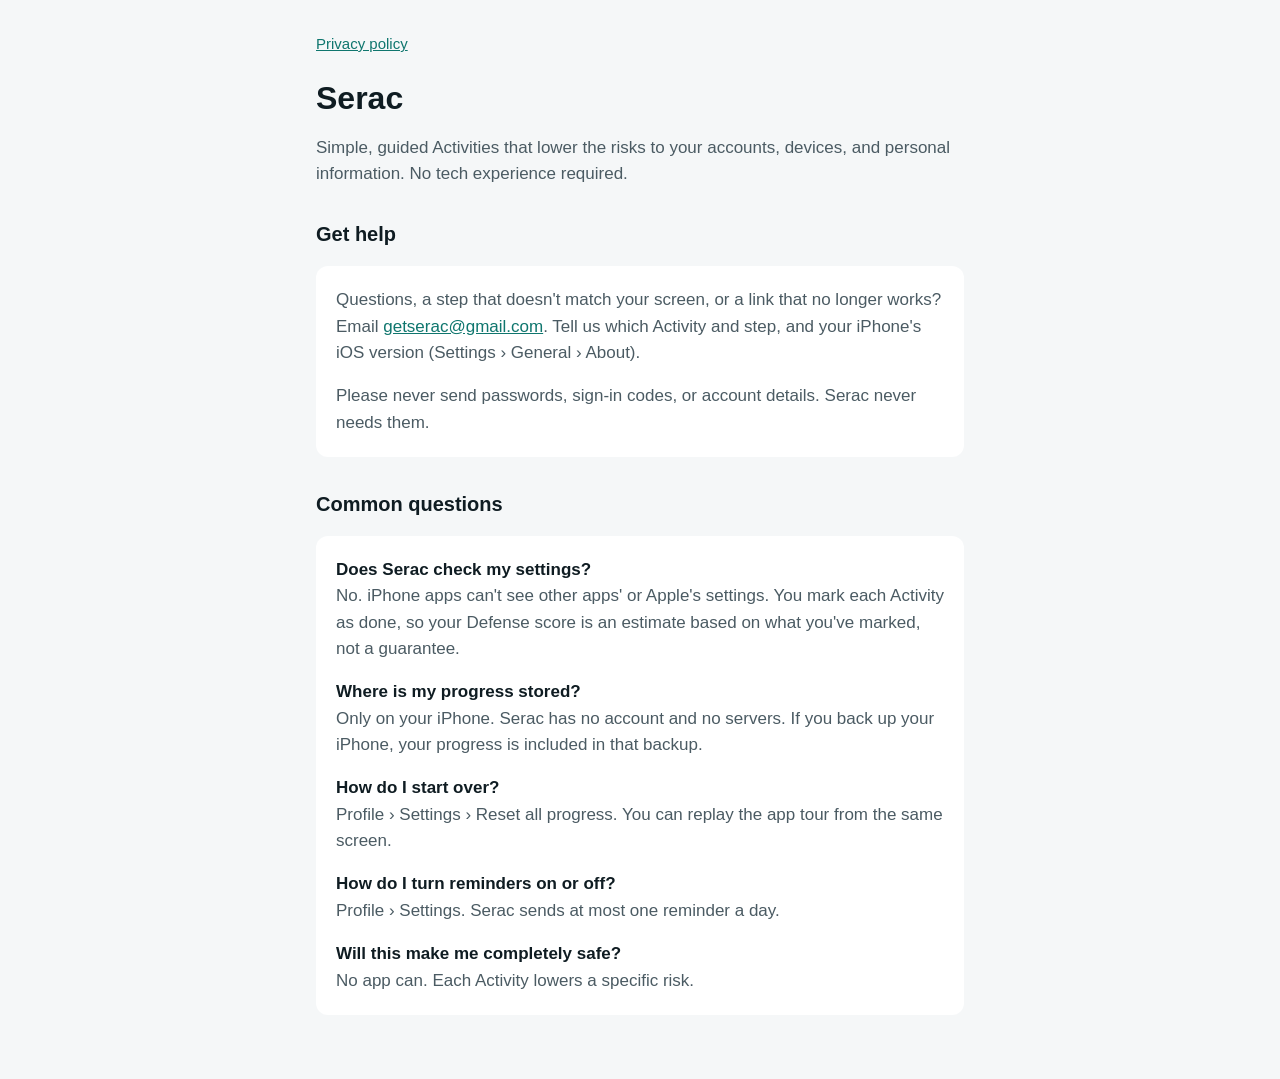
==== index.html @ 449bf63a "Support and privacy pages for Serac Copied from site/ in the app repository." ====
<!doctype html>
<!-- index.html: the Serac support page (site/). Copied to the public getserac/getserac.github.io repo and served by
     GitHub Pages; its address is the App Store "Support URL". Keep the contact address current. -->
<html lang="en">
<head>
<meta charset="utf-8">
<meta name="viewport" content="width=device-width, initial-scale=1">
<title>Serac Support</title>
<link rel="stylesheet" href="style.css">
</head>
<body>
<main>
<nav><a href="privacy.html">Privacy policy</a></nav>
<h1>Serac</h1>
<p>Simple, guided Activities that lower the risks to your accounts, devices, and personal information. No tech experience required.</p>

<h2>Get help</h2>
<div class="card">
<p>Questions, a step that doesn't match your screen, or a link that no longer works? Email <a href="mailto:getserac@gmail.com">getserac@gmail.com</a>. Tell us which Activity and step, and your iPhone's iOS version (Settings › General › About).</p>
<p>Please never send passwords, sign-in codes, or account details. Serac never needs them.</p>
</div>

<h2>Common questions</h2>
<div class="card">
<p><strong>Does Serac check my settings?</strong><br>No. iPhone apps can't see other apps' or Apple's settings. You mark each Activity as done, so your Defense score is an estimate based on what you've marked, not a guarantee.</p>
<p><strong>Where is my progress stored?</strong><br>Only on your iPhone. Serac has no account and no servers. If you back up your iPhone, your progress is included in that backup.</p>
<p><strong>How do I start over?</strong><br>Profile › Settings › Reset all progress. You can replay the app tour from the same screen.</p>
<p><strong>How do I turn reminders on or off?</strong><br>Profile › Settings. Serac sends at most one reminder a day.</p>
<p><strong>Will this make me completely safe?</strong><br>No app can. Each Activity lowers a specific risk.</p>
</div>
</main>
</body>
</html>
---- style.css ----
/* style.css: shared look for the Serac privacy and support pages (site/). Plain CSS, no fonts or
   scripts loaded from anywhere, so the pages make no third-party requests either. */
:root { --bg: #f5f7f8; --card: #ffffff; --text: #0f1c22; --muted: #4b5b63; --accent: #0f766e; }
@media (prefers-color-scheme: dark) {
  :root { --bg: #0b1418; --card: #13222a; --text: #e8f0f2; --muted: #a3b4bb; --accent: #2dd4bf; }
}
* { box-sizing: border-box; }
body { margin: 0; background: var(--bg); color: var(--text);
  font: 17px/1.55 -apple-system, BlinkMacSystemFont, "Segoe UI", Roboto, sans-serif; }
main { max-width: 680px; margin: 0 auto; padding: 32px 16px 64px; }
h1 { font-size: 32px; line-height: 1.2; margin: 0 0 8px; }
h2 { font-size: 20px; margin: 32px 0 8px; }
p, li { color: var(--muted); }
strong { color: var(--text); }
a { color: var(--accent); }
.card { background: var(--card); border-radius: 12px; padding: 4px 20px; margin-top: 16px; }
.meta { font-size: 15px; }
nav { margin-bottom: 24px; font-size: 15px; }
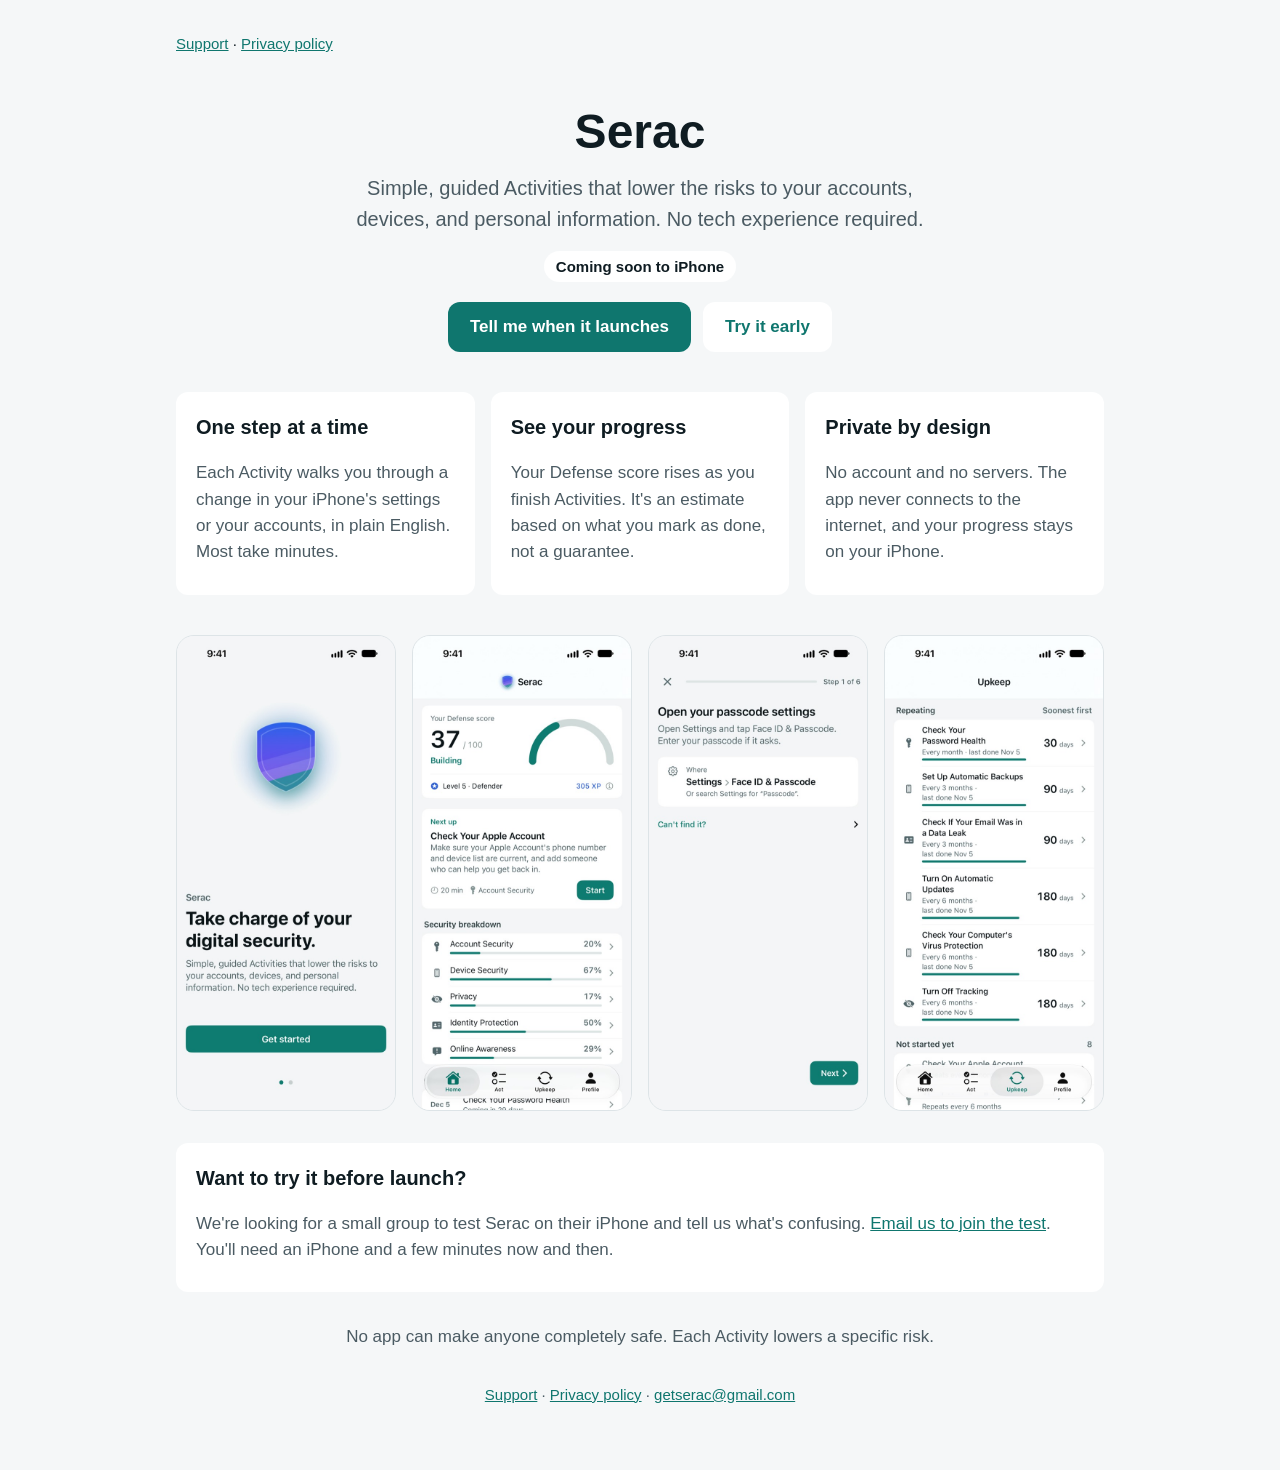
==== commit d7b67d38: "Landing page; support moves to support.html; privacy policy covers emails and the host" ====
--- a/index.html
+++ b/index.html
@@ -1,33 +1,62 @@
 <!doctype html>
-<!-- index.html: the Serac support page (site/). Copied to the public getserac/getserac.github.io repo and served by
-     GitHub Pages; its address is the App Store "Support URL". Keep the contact address current. -->
+<!-- index.html: the Serac landing page (site/), the first address people share. Copied to the public
+     getserac/getserac.github.io repo and served by GitHub Pages. Support lives in support.html, the policy in
+     privacy.html. Sign-ups are mailto links, not a form: no third-party service ever sees a visitor's address
+     (DECISIONS.md, 2026-11-07). Plain HTML and CSS, no scripts, no external requests. -->
 <html lang="en">
 <head>
 <meta charset="utf-8">
 <meta name="viewport" content="width=device-width, initial-scale=1">
-<title>Serac Support</title>
+<title>Serac: digital security, one step at a time</title>
+<meta name="description" content="Simple, guided Activities that lower the risks to your accounts, devices, and personal information. No tech experience required. Coming soon to iPhone.">
 <link rel="stylesheet" href="style.css">
 </head>
 <body>
-<main>
-<nav><a href="privacy.html">Privacy policy</a></nav>
+<main class="wide">
+<nav><a href="support.html">Support</a> · <a href="privacy.html">Privacy policy</a></nav>
+
+<header class="hero">
 <h1>Serac</h1>
-<p>Simple, guided Activities that lower the risks to your accounts, devices, and personal information. No tech experience required.</p>
+<p class="lede">Simple, guided Activities that lower the risks to your accounts, devices, and personal information. No tech experience required.</p>
+<p class="badge">Coming soon to iPhone</p>
+<div class="actions">
+<a class="button" href="mailto:getserac@gmail.com?subject=Tell%20me%20when%20Serac%20launches">Tell me when it launches</a>
+<a class="button secondary" href="mailto:getserac@gmail.com?subject=Serac%20early%20test">Try it early</a>
+</div>
+</header>
 
-<h2>Get help</h2>
+<section class="features">
 <div class="card">
-<p>Questions, a step that doesn't match your screen, or a link that no longer works? Email <a href="mailto:getserac@gmail.com">getserac@gmail.com</a>. Tell us which Activity and step, and your iPhone's iOS version (Settings › General › About).</p>
-<p>Please never send passwords, sign-in codes, or account details. Serac never needs them.</p>
+<h2>One step at a time</h2>
+<p>Each Activity walks you through a change in your iPhone's settings or your accounts, in plain English. Most take minutes.</p>
 </div>
+<div class="card">
+<h2>See your progress</h2>
+<p>Your Defense score rises as you finish Activities. It's an estimate based on what you mark as done, not a guarantee.</p>
+</div>
+<div class="card">
+<h2>Private by design</h2>
+<p>No account and no servers. The app never connects to the internet, and your progress stays on your iPhone.</p>
+</div>
+</section>
 
-<h2>Common questions</h2>
-<div class="card">
-<p><strong>Does Serac check my settings?</strong><br>No. iPhone apps can't see other apps' or Apple's settings. You mark each Activity as done, so your Defense score is an estimate based on what you've marked, not a guarantee.</p>
-<p><strong>Where is my progress stored?</strong><br>Only on your iPhone. Serac has no account and no servers. If you back up your iPhone, your progress is included in that backup.</p>
-<p><strong>How do I start over?</strong><br>Profile › Settings › Reset all progress. You can replay the app tour from the same screen.</p>
-<p><strong>How do I turn reminders on or off?</strong><br>Profile › Settings. Serac sends at most one reminder a day.</p>
-<p><strong>Will this make me completely safe?</strong><br>No app can. Each Activity lowers a specific risk.</p>
-</div>
+<section class="shots" aria-label="Screenshots">
+<img src="img/welcome.jpg" width="600" height="1304" alt="Serac's welcome screen">
+<img src="img/home.jpg" width="600" height="1304" alt="Home, showing the Defense score and the next Activity">
+<img src="img/step.jpg" width="600" height="1304" alt="One step of an Activity, with where to find the setting">
+<img src="img/upkeep.jpg" width="600" height="1304" alt="Upkeep, counting down to each Activity's next refresh">
+</section>
+
+<section class="card">
+<h2>Want to try it before launch?</h2>
+<p>We're looking for a small group to test Serac on their iPhone and tell us what's confusing. <a href="mailto:getserac@gmail.com?subject=Serac%20early%20test">Email us to join the test</a>. You'll need an iPhone and a few minutes now and then.</p>
+</section>
+
+<p class="honest">No app can make anyone completely safe. Each Activity lowers a specific risk.</p>
+
+<footer>
+<a href="support.html">Support</a> · <a href="privacy.html">Privacy policy</a> · <a href="mailto:getserac@gmail.com">getserac@gmail.com</a>
+</footer>
 </main>
 </body>
 </html>
--- a/style.css
+++ b/style.css
@@ -1,8 +1,8 @@
-/* style.css: shared look for the Serac privacy and support pages (site/). Plain CSS, no fonts or
+/* style.css: shared look for the Serac landing, support and privacy pages (site/). Plain CSS, no fonts or
    scripts loaded from anywhere, so the pages make no third-party requests either. */
-:root { --bg: #f5f7f8; --card: #ffffff; --text: #0f1c22; --muted: #4b5b63; --accent: #0f766e; }
+:root { --bg: #f5f7f8; --card: #ffffff; --text: #0f1c22; --muted: #4b5b63; --accent: #0f766e; --on-accent: #ffffff; --line: #dde4e7; }
 @media (prefers-color-scheme: dark) {
-  :root { --bg: #0b1418; --card: #13222a; --text: #e8f0f2; --muted: #a3b4bb; --accent: #2dd4bf; }
+  :root { --bg: #0b1418; --card: #13222a; --text: #e8f0f2; --muted: #a3b4bb; --accent: #2dd4bf; --on-accent: #0b1418; --line: #24343c; }
 }
 * { box-sizing: border-box; }
 body { margin: 0; background: var(--bg); color: var(--text);
@@ -16,3 +16,24 @@
 .card { background: var(--card); border-radius: 12px; padding: 4px 20px; margin-top: 16px; }
 .meta { font-size: 15px; }
 nav { margin-bottom: 24px; font-size: 15px; }
+
+/* Landing page (index.html). */
+main.wide { max-width: 960px; }
+.hero { text-align: center; padding: 24px 0 8px; }
+.hero h1 { font-size: 48px; margin-bottom: 12px; }
+.lede { font-size: 20px; max-width: 620px; margin: 0 auto 16px; }
+.badge { display: inline-block; margin: 0 0 20px; padding: 4px 12px; border-radius: 999px;
+  background: var(--card); color: var(--text); font-size: 15px; font-weight: 600; }
+.actions { display: flex; flex-wrap: wrap; gap: 12px; justify-content: center; }
+.button { display: inline-block; padding: 12px 22px; border-radius: 12px; min-height: 44px;
+  background: var(--accent); color: var(--on-accent); font-weight: 600; text-decoration: none; }
+.button.secondary { background: var(--card); color: var(--accent); }
+.features { display: grid; grid-template-columns: repeat(auto-fit, minmax(240px, 1fr)); gap: 16px; margin-top: 32px; }
+.features .card { margin-top: 0; padding: 4px 20px 12px; }
+.features h2, section.card h2 { margin-top: 16px; }
+.shots { display: grid; grid-template-columns: repeat(4, 1fr); gap: 16px; margin: 40px 0 16px; }
+.shots img { width: 100%; height: auto; border-radius: 18px; border: 1px solid var(--line); }
+@media (max-width: 700px) { .shots { grid-template-columns: repeat(2, 1fr); } .hero h1 { font-size: 40px; } }
+section.card { margin-top: 32px; padding-bottom: 12px; }
+.honest { text-align: center; margin-top: 32px; }
+footer { text-align: center; font-size: 15px; margin-top: 32px; color: var(--muted); }
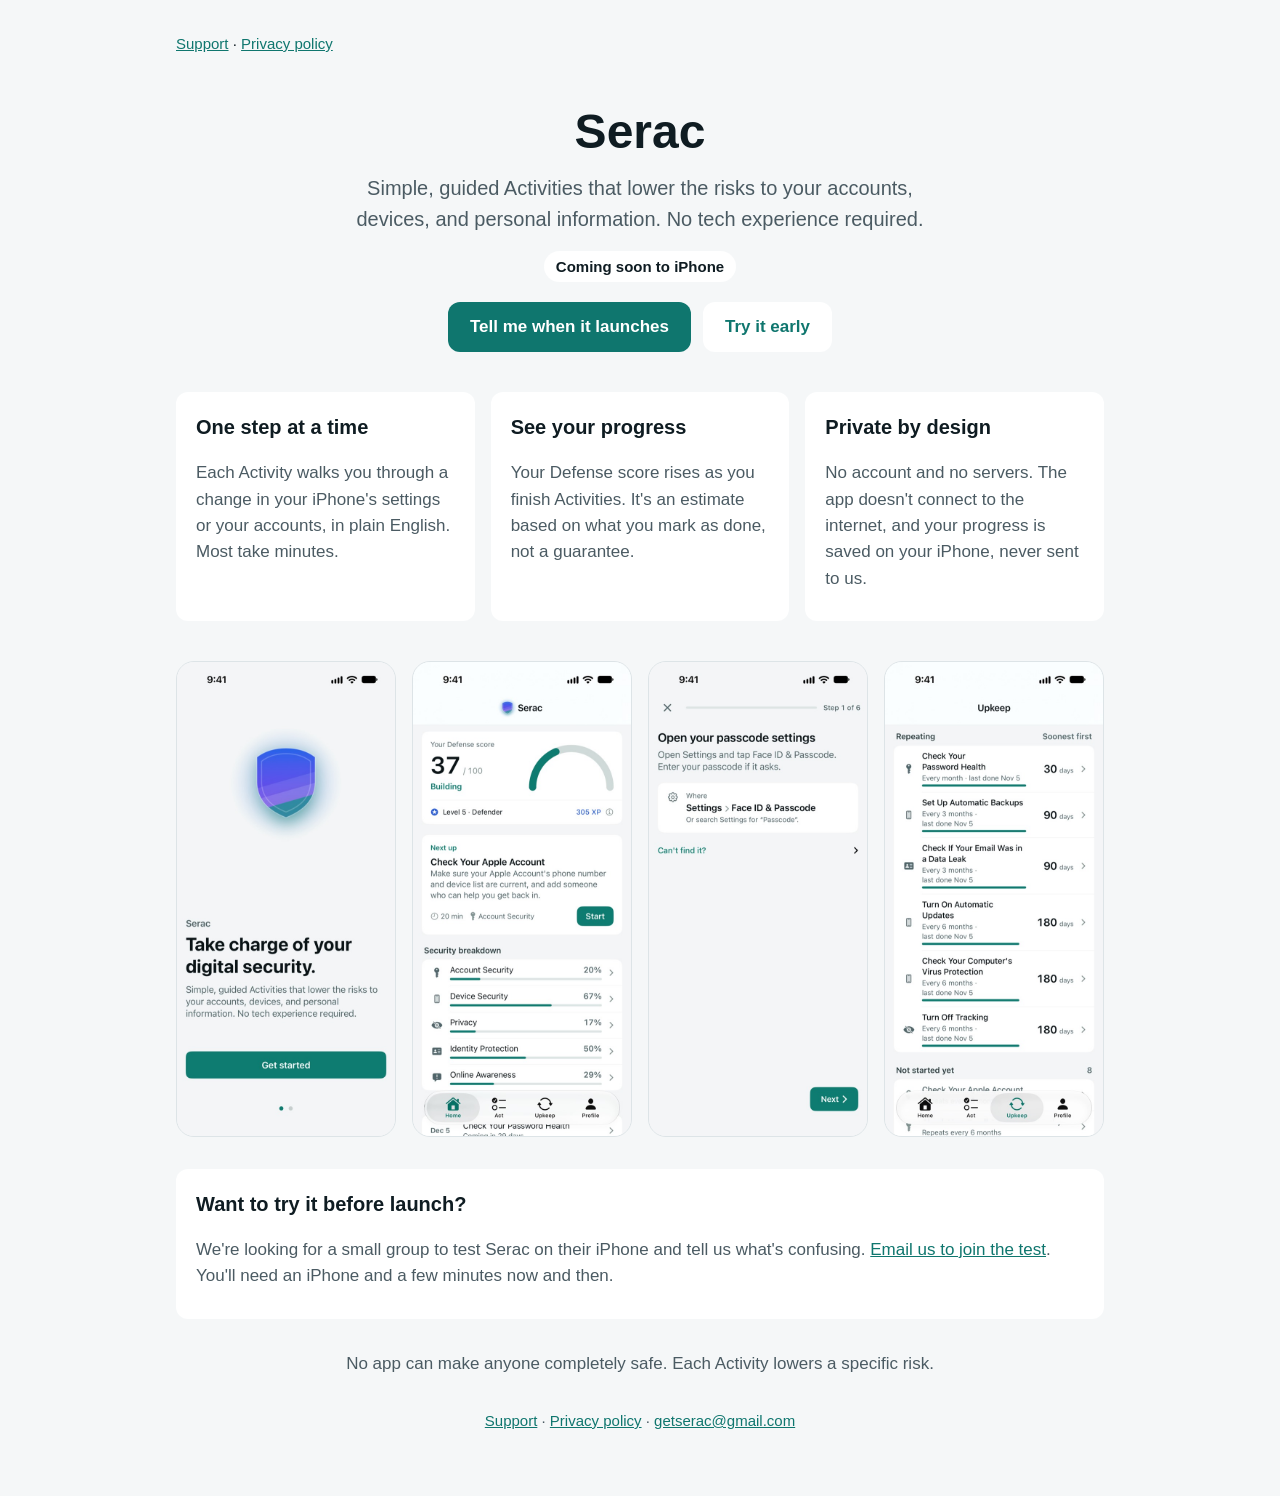
==== commit 46cd7de7: "Privacy wording: progress is saved on your iPhone, never sent to us" ====
--- a/index.html
+++ b/index.html
@@ -36,7 +36,7 @@
 </div>
 <div class="card">
 <h2>Private by design</h2>
-<p>No account and no servers. The app never connects to the internet, and your progress stays on your iPhone.</p>
+<p>No account and no servers. The app doesn't connect to the internet, and your progress is saved on your iPhone, never sent to us.</p>
 </div>
 </section>
 
